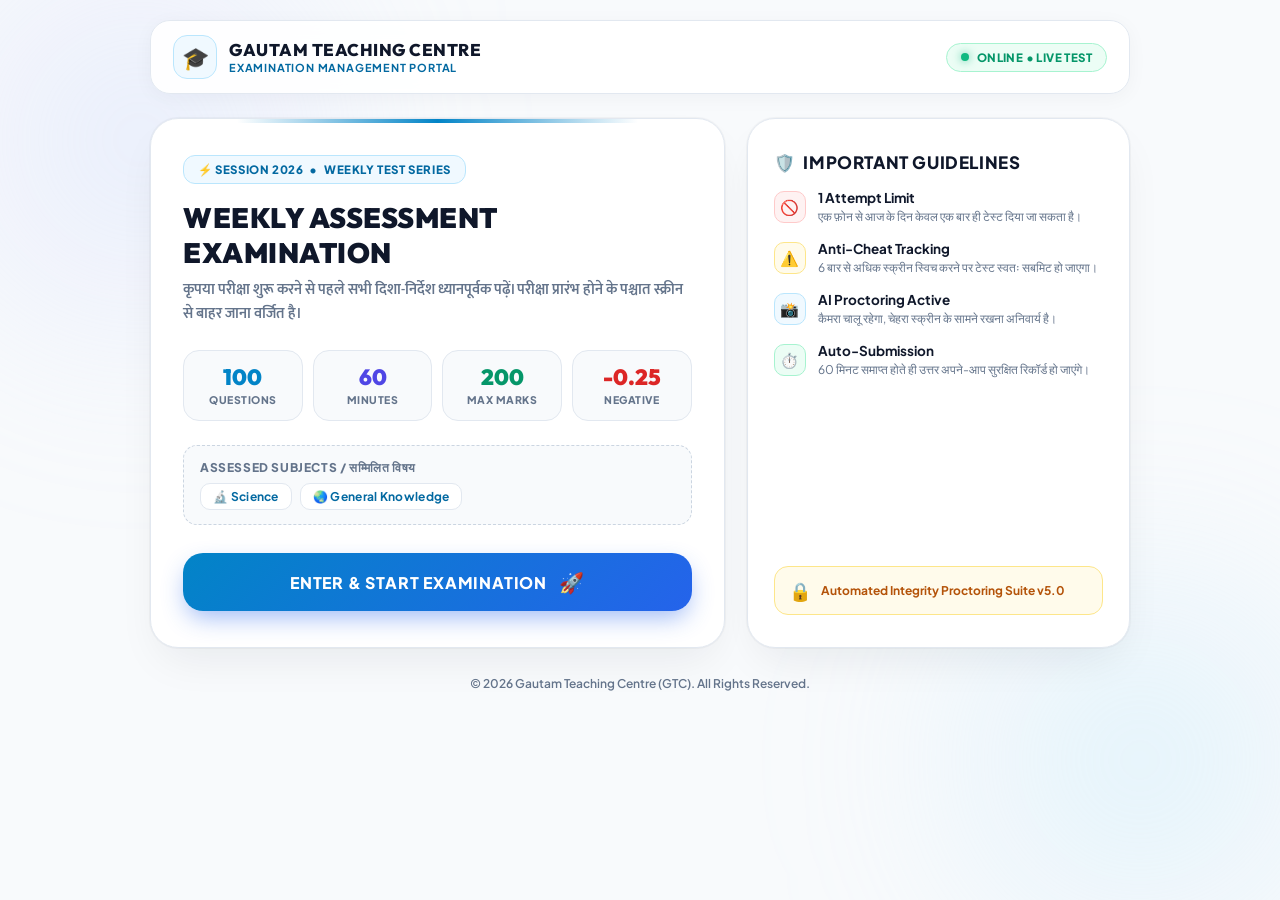
==== index.html @ 72d53452 "Add files via upload" ====
<!DOCTYPE html>
<html lang="en">
<head>
    <meta charset="UTF-8">
    <meta name="viewport" content="width=device-width, initial-scale=1.0, maximum-scale=5.0">
    <meta name="referrer" content="no-referrer">
    <title>Gautam Teaching Centre | National Level Online Examination Portal</title>
    
    <link rel="preconnect" href="https://fonts.googleapis.com">
    <link rel="preconnect" href="https://fonts.gstatic.com" crossorigin>
    <link href="https://fonts.googleapis.com/css2?family=Outfit:wght@500;600;700;800;900&family=Plus+Jakarta+Sans:wght@400;500;600;700;800&family=Mukta:wght@500;600;700;800&display=swap" rel="stylesheet">
    
    <style>
        :root {
            --primary: #0284c7;
            --primary-deep: #0369a1;
            --primary-soft: #f0f9ff;
            --primary-border: #bae6fd;
            --accent: #4f46e5;
            --accent-soft: #eef2ff;
            --surface: #ffffff;
            --surface-muted: #f8fafc;
            --border: #e2e8f0;
            --border-card: #cbd5e1;
            --text-heading: #0f172a;
            --text-body: #334155;
            --text-muted: #64748b;
            --success: #10b981;
            --success-bg: #ecfdf5;
            --warning: #f59e0b;
            --warning-bg: #fffbeb;
            --danger: #ef4444;
            --danger-bg: #fef2f2;
            --shadow-card: 0 20px 45px -12px rgba(15, 23, 42, 0.08), 0 0 1px 1px rgba(15, 23, 42, 0.04);
            --radius-md: 14px;
            --radius-lg: 20px;
            --radius-xl: 28px;
        }

        *, *::before, *::after {
            margin: 0;
            padding: 0;
            box-sizing: border-box;
            font-family: 'Plus Jakarta Sans', sans-serif;
            -webkit-tap-highlight-color: transparent;
            -webkit-font-smoothing: antialiased;
        }

        body {
            background-color: #f8fafc;
            min-height: 100vh;
            color: var(--text-heading);
            display: flex;
            flex-direction: column;
            align-items: center;
            justify-content: flex-start;
            position: relative;
            overflow-x: hidden;
            padding: 20px 16px 40px;
        }

        body::before {
            content: '';
            position: fixed;
            width: 520px;
            height: 520px;
            background: radial-gradient(circle, rgba(199, 210, 254, 0.4) 0%, transparent 70%);
            top: -120px;
            left: -120px;
            border-radius: 50%;
            filter: blur(90px);
            z-index: 0;
            pointer-events: none;
        }

        body::after {
            content: '';
            position: fixed;
            width: 480px;
            height: 480px;
            background: radial-gradient(circle, rgba(186, 230, 253, 0.45) 0%, transparent 70%);
            bottom: -100px;
            right: -100px;
            border-radius: 50%;
            filter: blur(90px);
            z-index: 0;
            pointer-events: none;
        }

        .portal-header {
            width: 100%;
            max-width: 980px;
            background: rgba(255, 255, 255, 0.9);
            backdrop-filter: blur(12px);
            border: 1.5px solid var(--border);
            border-radius: 20px;
            padding: 14px 22px;
            display: flex;
            justify-content: space-between;
            align-items: center;
            box-shadow: 0 4px 20px rgba(15, 23, 42, 0.04);
            margin-bottom: 24px;
            position: relative;
            z-index: 10;
        }

        .header-brand {
            display: flex;
            align-items: center;
            gap: 12px;
        }

        .brand-logo-icon {
            width: 44px;
            height: 44px;
            background: var(--primary-soft);
            border: 1.5px solid var(--primary-border);
            border-radius: 14px;
            display: flex;
            align-items: center;
            justify-content: center;
            font-size: 22px;
            cursor: pointer;
            user-select: none;
            transition: transform 0.2s ease, box-shadow 0.2s ease;
        }

        .brand-logo-icon:hover {
            transform: scale(1.06);
            box-shadow: 0 4px 12px rgba(2, 132, 199, 0.2);
        }

        .brand-text h3 {
            font-family: 'Outfit', sans-serif;
            font-size: 17px;
            font-weight: 800;
            letter-spacing: 0.5px;
            color: var(--text-heading);
            text-transform: uppercase;
            line-height: 1.2;
        }

        .brand-text p {
            font-size: 11px;
            color: var(--primary-deep);
            font-weight: 700;
            letter-spacing: 0.8px;
            text-transform: uppercase;
        }

        .header-status {
            display: inline-flex;
            align-items: center;
            gap: 8px;
            background: var(--success-bg);
            border: 1.5px solid #a7f3d0;
            color: #059669;
            padding: 6px 14px;
            border-radius: 30px;
            font-size: 11.5px;
            font-weight: 800;
            letter-spacing: 0.4px;
            text-transform: uppercase;
        }

        .status-dot {
            width: 8px;
            height: 8px;
            background: #10b981;
            border-radius: 50%;
            box-shadow: 0 0 8px rgba(16, 185, 129, 0.7);
            animation: pulseGlow 1.8s infinite;
        }

        @keyframes pulseGlow {
            0%, 100% { opacity: 1; transform: scale(1); }
            50% { opacity: 0.35; transform: scale(0.85); }
        }

        .portal-main {
            width: 100%;
            max-width: 980px;
            display: grid;
            grid-template-columns: 1.2fr 0.8fr;
            gap: 22px;
            position: relative;
            z-index: 10;
        }

        .card-exam-overview {
            background: var(--surface);
            border: 1.5px solid var(--border);
            border-radius: var(--radius-xl);
            padding: 36px 32px;
            box-shadow: var(--shadow-card);
            position: relative;
            overflow: hidden;
            display: flex;
            flex-direction: column;
            justify-content: space-between;
        }

        .card-exam-overview::before {
            content: '';
            position: absolute;
            top: 0;
            left: 15%;
            right: 15%;
            height: 3.5px;
            background: linear-gradient(90deg, transparent, var(--primary), transparent);
        }

        .badge-session {
            display: inline-flex;
            align-items: center;
            gap: 6px;
            background: var(--primary-soft);
            border: 1.5px solid var(--primary-border);
            color: var(--primary-deep);
            padding: 6px 14px;
            border-radius: 12px;
            font-size: 11.5px;
            font-weight: 800;
            letter-spacing: 0.6px;
            text-transform: uppercase;
            margin-bottom: 16px;
            align-self: flex-start;
        }

        .exam-title {
            font-family: 'Outfit', sans-serif;
            font-size: 28px;
            font-weight: 900;
            color: var(--text-heading);
            letter-spacing: 0.5px;
            line-height: 1.25;
            margin-bottom: 8px;
            text-transform: uppercase;
        }

        .exam-subtitle {
            font-family: 'Mukta', sans-serif;
            font-size: 15px;
            color: var(--text-muted);
            line-height: 1.6;
            margin-bottom: 24px;
            font-weight: 600;
        }

        .metrics-grid {
            display: grid;
            grid-template-columns: repeat(4, 1fr);
            gap: 10px;
            margin-bottom: 24px;
        }

        .metric-box {
            background: var(--surface-muted);
            border: 1.5px solid var(--border);
            border-radius: 16px;
            padding: 14px 8px;
            text-align: center;
            transition: all 0.25s ease;
        }

        .metric-box:hover {
            transform: translateY(-2px);
            background: var(--primary-soft);
            border-color: var(--primary-border);
            box-shadow: 0 8px 18px -6px rgba(2, 132, 199, 0.25);
        }

        .metric-val {
            font-family: 'Outfit', sans-serif;
            font-size: 22px;
            font-weight: 900;
            color: var(--text-heading);
            line-height: 1.1;
            margin-bottom: 4px;
        }

        .metric-lbl {
            font-size: 10.5px;
            color: var(--text-muted);
            font-weight: 800;
            text-transform: uppercase;
            letter-spacing: 0.5px;
        }

        .subject-strip {
            background: var(--surface-muted);
            border: 1.5px dashed var(--border-card);
            border-radius: var(--radius-md);
            padding: 14px 16px;
            margin-bottom: 28px;
        }

        .subject-strip h4 {
            font-size: 12px;
            font-weight: 800;
            color: var(--text-muted);
            text-transform: uppercase;
            letter-spacing: 0.6px;
            margin-bottom: 8px;
        }

        .subject-tags {
            display: flex;
            gap: 8px;
            flex-wrap: wrap;
        }

        .sub-tag {
            background: #ffffff;
            border: 1.5px solid var(--border);
            color: var(--primary-deep);
            padding: 5px 12px;
            border-radius: 10px;
            font-size: 12px;
            font-weight: 700;
            letter-spacing: 0.3px;
        }

        .btn-start-exam {
            width: 100%;
            min-height: 56px;
            background: linear-gradient(135deg, #0284c7 0%, #2563eb 100%);
            color: #ffffff;
            border: none;
            padding: 16px 28px;
            border-radius: var(--radius-lg);
            font-size: 16px;
            font-weight: 800;
            letter-spacing: 0.8px;
            text-transform: uppercase;
            cursor: pointer;
            box-shadow: 0 10px 24px -4px rgba(37, 99, 235, 0.45);
            transition: all 0.25s cubic-bezier(0.4, 0, 0.2, 1);
            display: flex;
            align-items: center;
            justify-content: center;
            gap: 12px;
            text-decoration: none;
        }

        .btn-start-exam:hover {
            transform: translateY(-2px);
            box-shadow: 0 14px 28px -4px rgba(37, 99, 235, 0.6);
        }

        .btn-start-exam:active {
            transform: translateY(1px);
        }

        .card-instructions {
            background: var(--surface);
            border: 1.5px solid var(--border);
            border-radius: var(--radius-xl);
            padding: 32px 26px;
            box-shadow: var(--shadow-card);
            display: flex;
            flex-direction: column;
            justify-content: space-between;
        }

        .inst-heading {
            font-family: 'Outfit', sans-serif;
            font-size: 17px;
            font-weight: 800;
            color: var(--text-heading);
            text-transform: uppercase;
            letter-spacing: 0.6px;
            margin-bottom: 16px;
            display: flex;
            align-items: center;
            gap: 8px;
        }

        .rules-list {
            list-style: none;
            display: flex;
            flex-direction: column;
            gap: 14px;
            margin-bottom: 24px;
        }

        .rule-item {
            display: flex;
            align-items: flex-start;
            gap: 12px;
        }

        .rule-icon {
            width: 32px;
            height: 32px;
            border-radius: 10px;
            display: flex;
            align-items: center;
            justify-content: center;
            font-size: 15px;
            flex-shrink: 0;
            margin-top: 2px;
        }

        .rule-icon.blue { background: var(--primary-soft); color: var(--primary); border: 1.5px solid var(--primary-border); }
        .rule-icon.yellow { background: var(--warning-bg); color: var(--warning); border: 1.5px solid #fde68a; }
        .rule-icon.red { background: var(--danger-bg); color: var(--danger); border: 1.5px solid #fecaca; }
        .rule-icon.green { background: var(--success-bg); color: var(--success); border: 1.5px solid #a7f3d0; }

        .rule-text h5 {
            font-size: 13.5px;
            font-weight: 700;
            color: var(--text-heading);
            margin-bottom: 2px;
        }

        .rule-text p {
            font-size: 12px;
            color: var(--text-muted);
            line-height: 1.5;
        }

        .security-badge-pill {
            background: #fffbeb;
            border: 1.5px solid #fde68a;
            border-radius: 14px;
            padding: 12px 14px;
            display: flex;
            align-items: center;
            gap: 10px;
            font-size: 12px;
            color: #b45309;
            font-weight: 700;
        }

        .portal-footer {
            margin-top: 28px;
            font-size: 12px;
            color: var(--text-muted);
            font-weight: 600;
            text-align: center;
            position: relative;
            z-index: 10;
        }

        .admin-modal-card {
            background: #ffffff;
            border: 1.5px solid var(--border);
            border-radius: 26px;
            max-width: 440px;
            width: 100%;
            padding: 36px 28px;
            text-align: center;
            box-shadow: 0 25px 60px -15px rgba(15, 23, 42, 0.25);
            border-top: 4.5px solid var(--primary);
        }

        .modal-input {
            width: 100%;
            padding: 15px;
            border-radius: 14px;
            background: #f8fafc;
            border: 1.5px solid var(--border-card);
            color: #0f172a;
            font-size: 15px;
            text-align: center;
            font-weight: 800;
            letter-spacing: 2px;
            outline: none;
            margin-bottom: 12px;
            box-sizing: border-box;
            transition: border-color 0.2s;
        }

        .modal-input:focus {
            border-color: var(--primary);
            box-shadow: 0 0 0 4px rgba(2, 132, 199, 0.12);
        }

        @media (max-width: 820px) {
            .portal-main {
                grid-template-columns: 1fr;
            }
            .card-exam-overview {
                padding: 26px 20px;
            }
            .card-instructions {
                padding: 24px 18px;
            }
            .exam-title {
                font-size: 23px;
            }
            .metrics-grid {
                grid-template-columns: repeat(2, 1fr);
            }
            .portal-header {
                padding: 12px 16px;
            }
            .brand-text h3 {
                font-size: 15px;
            }
        }
    </style>
</head>
<body>

    <header class="portal-header">
        <div class="header-brand">
            <div class="brand-logo-icon" id="secretAdminLogo" title="Teacher Gateway (Click 5 times)">
                🎓
            </div>
            <div class="brand-text">
                <h3>GAUTAM TEACHING CENTRE</h3>
                <p>Examination Management Portal</p>
            </div>
        </div>

        <div class="header-status">
            <span class="status-dot"></span>
            <span>Online • Live Test</span>
        </div>
    </header>

    <main class="portal-main">
        <!-- Left: Exam Overview & Action -->
        <section class="card-exam-overview">
            <div>
                <div class="badge-session">
                    <span>⚡ Session 2026</span>
                    <span>•</span>
                    <span>Weekly Test Series</span>
                </div>

                <h1 class="exam-title">Weekly Assessment Examination</h1>
                <p class="exam-subtitle">
                    कृपया परीक्षा शुरू करने से पहले सभी दिशा-निर्देश ध्यानपूर्वक पढ़ें। परीक्षा प्रारंभ होने के पश्चात स्क्रीन से बाहर जाना वर्जित है।
                </p>

                <!-- 4 Metrics Display -->
                <div class="metrics-grid">
                    <div class="metric-box">
                        <div class="metric-val" style="color: var(--primary);">100</div>
                        <div class="metric-lbl">Questions</div>
                    </div>
                    <div class="metric-box">
                        <div class="metric-val" style="color: #4f46e5;">60</div>
                        <div class="metric-lbl">Minutes</div>
                    </div>
                    <div class="metric-box">
                        <div class="metric-val" style="color: #059669;">200</div>
                        <div class="metric-lbl">Max Marks</div>
                    </div>
                    <div class="metric-box">
                        <div class="metric-val" style="color: #dc2626;">-0.25</div>
                        <div class="metric-lbl">Negative</div>
                    </div>
                </div>

                <!-- Subject Curriculum -->
                <div class="subject-strip">
                    <h4>Assessed Subjects / सम्मिलित विषय</h4>
                    <div class="subject-tags">
                        <!--<span class="sub-tag">📐 Mathematics</span>-->
                        <span class="sub-tag">🔬 Science</span>
                        <span class="sub-tag">🌏 General Knowledge</span>
                        <!--<span class="sub-tag">💡 Reasoning</span>-->
                    </div>
                </div>
            </div>

            <a href="auth.html" style="text-decoration: none;">
                <button type="button" class="btn-start-exam">
                    <span>Enter & Start Examination</span>
                    <span style="font-size: 20px;">🚀</span>
                </button>
            </a>
        </section>

        <!-- Right: Candidate Guidelines & Anti-Cheat Rules -->
        <section class="card-instructions">
            <div>
                <h3 class="inst-heading">
                    <span>🛡️</span>
                    <span>Important Guidelines</span>
                </h3>

                <ul class="rules-list">
                    <li class="rule-item">
                        <div class="rule-icon red">🚫</div>
                        <div class="rule-text">
                            <h5>1 Attempt Limit</h5>
                            <p>एक फ़ोन से आज के दिन केवल एक बार ही टेस्ट दिया जा सकता है।</p>
                        </div>
                    </li>

                    <li class="rule-item">
                        <div class="rule-icon yellow">⚠️</div>
                        <div class="rule-text">
                            <h5>Anti-Cheat Tracking</h5>
                            <p>6 बार से अधिक स्क्रीन स्विच करने पर टेस्ट स्वतः सबमिट हो जाएगा।</p>
                        </div>
                    </li>

                    <li class="rule-item">
                        <div class="rule-icon blue">📸</div>
                        <div class="rule-text">
                            <h5>AI Proctoring Active</h5>
                            <p>कैमरा चालू रहेगा, चेहरा स्क्रीन के सामने रखना अनिवार्य है।</p>
                        </div>
                    </li>

                    <li class="rule-item">
                        <div class="rule-icon green">⏱️</div>
                        <div class="rule-text">
                            <h5>Auto-Submission</h5>
                            <p>60 मिनट समाप्त होते ही उत्तर अपने-आप सुरक्षित रिकॉर्ड हो जाएंगे।</p>
                        </div>
                    </li>
                </ul>
            </div>

            <div class="security-badge-pill">
                <span style="font-size: 18px;">🔒</span>
                <span>Automated Integrity Proctoring Suite v5.0</span>
            </div>
        </section>
    </main>

    <footer class="portal-footer">
        &copy; 2026 Gautam Teaching Centre (GTC). All Rights Reserved.
    </footer>

    <div id="secretAdminModal" style="display: none; position: fixed; inset: 0; background: rgba(15, 23, 42, 0.75); backdrop-filter: blur(8px); z-index: 99999; justify-content: center; align-items: center; padding: 20px;">
        <div class="admin-modal-card">
            <div style="width: 64px; height: 64px; background: #e0f2fe; border: 1.5px solid #bae6fd; border-radius: 20px; display: flex; align-items: center; justify-content: center; margin: 0 auto 14px; font-size: 32px; color: #0284c7;">
                🛡️
            </div>
            <h3 style="color: #0f172a; font-family: 'Outfit', sans-serif; font-size: 20px; font-weight: 800; margin-bottom: 6px; text-transform: uppercase;">
                Teacher Command Center
            </h3>
            <p style="color: #64748b; font-size: 13.5px; margin-bottom: 20px; line-height: 1.5;">
                Enter Master Passcode to open live student monitor portal.
            </p>
            <input type="password" id="secretPassInput" placeholder="MASTER PASSCODE" autocomplete="off" class="modal-input">
            <div id="secretPassErr" style="color: #ef4444; font-size: 12.5px; font-weight: 700; margin-bottom: 14px; display: none;">Invalid Passcode! Please try again.</div>
            <div style="display: flex; gap: 10px;">
                <button type="button" onclick="verifySecretAdmin()" style="flex: 1; background: linear-gradient(135deg, #0284c7, #2563eb); color: #fff; border: none; padding: 13px; border-radius: 12px; font-weight: 800; font-size: 13.5px; cursor: pointer; text-transform: uppercase; box-shadow: 0 4px 12px rgba(2, 132, 199, 0.35);">
                    Open Monitor 🚀
                </button>
                <button type="button" onclick="closeSecretAdmin()" style="background: #e2e8f0; color: #334155; border: 1px solid #cbd5e1; padding: 13px 18px; border-radius: 12px; font-weight: 700; font-size: 13.5px; cursor: pointer;">
                    Cancel
                </button>
            </div>
        </div>
    </div>

    <script>
        // Clear previous candidate session storage on fresh landing
        window.addEventListener('DOMContentLoaded', () => {
            localStorage.removeItem("name");
            localStorage.removeItem("roll");
            localStorage.removeItem("class");
            localStorage.removeItem("authPassed");
            sessionStorage.clear();
        });

        // Secret 5-click logo trigger for invigilator monitor
        let logoClickCount = 0;
        let logoClickTimer = null;
        const logoEl = document.getElementById("secretAdminLogo");

        if (logoEl) {
            logoEl.addEventListener("click", () => {
                logoClickCount++;
                clearTimeout(logoClickTimer);
                
                logoClickTimer = setTimeout(() => {
                    logoClickCount = 0;
                }, 2500);

                if (logoClickCount >= 5) {
                    logoClickCount = 0;
                    const modal = document.getElementById("secretAdminModal");
                    const input = document.getElementById("secretPassInput");
                    if (modal) modal.style.display = "flex";
                    if (input) {
                        input.value = "";
                        input.focus();
                    }
                }
            });
        }

        const MASTER_KEYS = ["GTC#2000", "GTC@2026"];

        function verifySecretAdmin() {
            const passInput = document.getElementById("secretPassInput");
            const err = document.getElementById("secretPassErr");
            const pass = passInput ? passInput.value.trim() : "";
            
            if (MASTER_KEYS.includes(pass)) {
                sessionStorage.setItem("adminAuth", "true");
                sessionStorage.setItem("adminPassKey", pass);
                window.location.href = "admin-monitor.html";
            } else {
                if (err) err.style.display = "block";
                if (passInput) passInput.value = "";
            }
        }

        function closeSecretAdmin() {
            const modal = document.getElementById("secretAdminModal");
            const passInput = document.getElementById("secretPassInput");
            const err = document.getElementById("secretPassErr");
            if (modal) modal.style.display = "none";
            if (passInput) passInput.value = "";
            if (err) err.style.display = "none";
        }

        const secretInputEl = document.getElementById("secretPassInput");
        if (secretInputEl) {
            secretInputEl.addEventListener("keyup", function(e) {
                if (e.key === "Enter") {
                    verifySecretAdmin();
                }
            });
        }
    </script>
</body>
</html>
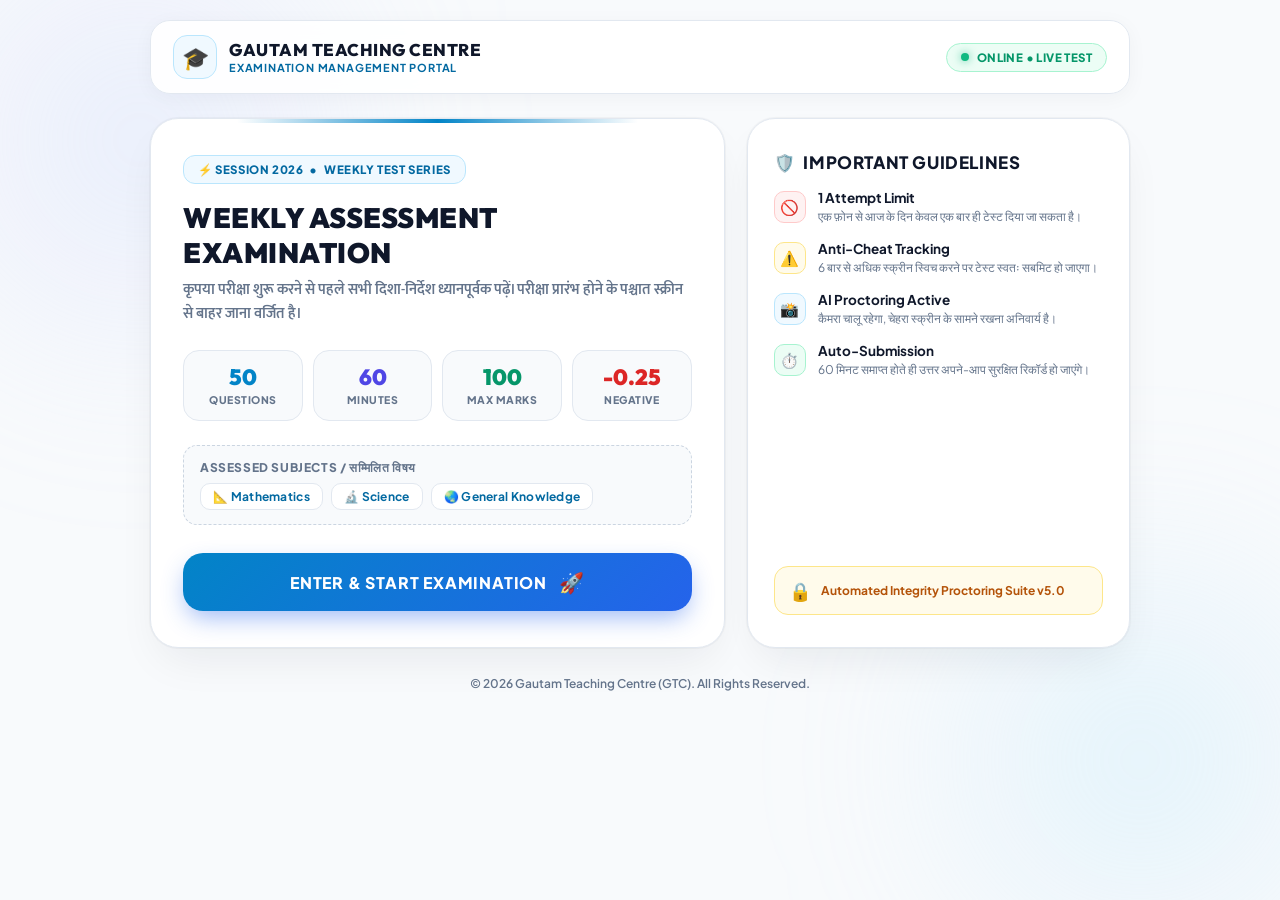
==== commit 81e63e23: "Update index.html" ====
--- a/index.html
+++ b/index.html
@@ -539,7 +539,7 @@
                 <!-- 4 Metrics Display -->
                 <div class="metrics-grid">
                     <div class="metric-box">
-                        <div class="metric-val" style="color: var(--primary);">100</div>
+                        <div class="metric-val" style="color: var(--primary);">50</div>
                         <div class="metric-lbl">Questions</div>
                     </div>
                     <div class="metric-box">
@@ -547,7 +547,7 @@
                         <div class="metric-lbl">Minutes</div>
                     </div>
                     <div class="metric-box">
-                        <div class="metric-val" style="color: #059669;">200</div>
+                        <div class="metric-val" style="color: #059669;">100</div>
                         <div class="metric-lbl">Max Marks</div>
                     </div>
                     <div class="metric-box">
@@ -560,7 +560,7 @@
                 <div class="subject-strip">
                     <h4>Assessed Subjects / सम्मिलित विषय</h4>
                     <div class="subject-tags">
-                        <!--<span class="sub-tag">📐 Mathematics</span>-->
+                        <span class="sub-tag">📐 Mathematics</span>
                         <span class="sub-tag">🔬 Science</span>
                         <span class="sub-tag">🌏 General Knowledge</span>
                         <!--<span class="sub-tag">💡 Reasoning</span>-->
@@ -727,4 +727,4 @@
         }
     </script>
 </body>
-</html>+</html>
